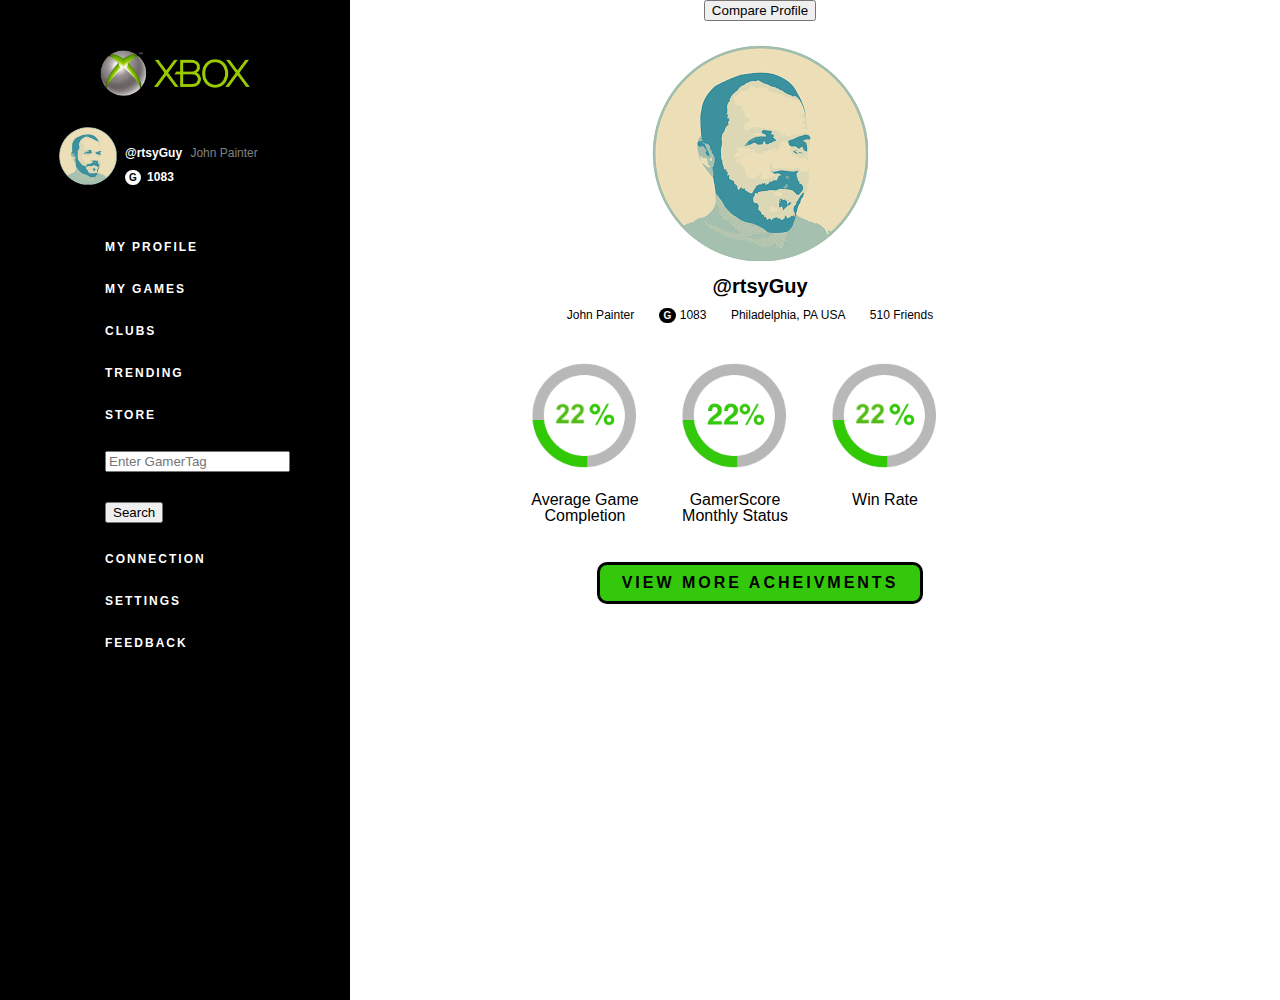
==== xbox/@rtsyGuy.html @ 8d63c72d "Updated profile" ====
<html>
    <head>
        <title> Xbox Profile Page</title>
        <meta name="viewport" content="width=device-width, initial-scale=1, maximum-scale=1, user-scalable=0"/> <!--320-->
        <link rel="stylesheet" href="css/reset.css">
        <link rel="stylesheet" href="css/style.css">   
    </head>
    
    <body>

        <nav>
            <ul id="nav">
                <img id="logo" src="img/xbox.png">
                
                <div id="lilpro">
                    <div class="left">
                        <img src="img/artsy.png">
                    </div>
                    <div class="right">
                        <p>@rtsyGuy <b>John Painter</b></p>
                        <p><em>G</em> 1083</p>
                    </div>
                </div>
                
                <li><a href="#">My Profile</a></li>
                
                <li><a href="#">My Games</a></li>
                <li><a href="#">Clubs</a></li>
                <li><a href="#">Trending</a></li>
                <li><a href="#">Store</a></li>
            
                <li><a><input id="search" type="text" placeholder="Enter GamerTag"></a></li>
                <li><a><button type = "button" onclick="SearchForTag()" > Search</button></a></li>
                
                <li><a href="#">Connection</a></li>
                <li><a href="#">Settings</a></li>
                <li><a href="#">Feedback</a></li>
            </ul>
        </nav>
        
        <div id="content">
            <div><a href="#"><button type="type" onclick="CompareProfile()"> Compare Profile</button> </a></div>
            <div id="profile">
                <img id="propic" src="img/artsy.png">
                <h1>@rtsyGuy </h1>
                <p>John Painter</p>
                <p><em>G</em> 1083</p>
                <p>Philadelphia, PA USA</p>
                <p>510 Friends</p>
                
                <div id="acheivments">
                    <div class="acheivment">
                        <img src="img/22.png">
                        <h2>Average Game Completion</h2>
                    </div>
                    <div class="acheivment">
                        <img src="img/win.png">
                        <h2>GamerScore Monthly Status</h2>
                    </div>
                    <div class="acheivment">
                        <img src="img/22.png">
                        <h2>Win Rate</h2>
                    </div>
                </div>
                
                <a href="#">view more acheivments</a>
            </div>
            
        </div>
    
        <footer>


        </footer>
        
    </body>

    <script>
        function SearchForTag(){
            console.log(document.getElementById("search").value);
            document.location = "./" + document.getElementById("search").value +".html"
            
            
            return false;
        }
        function CompareProfile(){
            console.log("PRESSED");
        }
    </script>

</html>
---- xbox/css/style.css ----
body {
    position: relative;
    width:100vw;
    font-family: sans-serif;
    height:100vh;
}

#nav li a { 
    text-decoration: none;
    color:white;
    display: block;
    padding: 15px;
    display: inline-block;
    font-size: 12px;
    font-weight: 900;
    margin-left: 40px;
    text-transform: uppercase;
    letter-spacing: 2px;
}

#nav li a:hover {
    border-bottom: 2px red solid;
}
#nav { 
  width:250px;
    background-color: black;
    height:100%;
    left:0px;
    float:left;
    padding:50px;
}

#logo {
    width:150px;
    padding-bottom: 30px;
    padding-left: 50px;
}

#nav p {
    color: white;
    line-height: 24px;
    font-size: 12px;
    font-weight: 900;
}

b {
    color:grey;
    font-weight: 400;
    margin-left: 5px;
}

#lilpro img {
    width:80%;
    margin:0 auto;
    display: block;
}

#lilpro {
    position: relative;
    height:100px;
}
.left {
    float:left;
    width:30%;
    height:80px;
}

.right {
    float: left;
    width:70%;
    height:80px;
    padding-top: 15px;
}

#lilpro em {
    background-color: white;
    border-radius: 100px;
    padding:2px 4px;
    font-size: 10px;
    color:black;
    font-weight: 900;
    margin-right: 3px;
}

#content {
    position: relative;
    float:left;
    width:800px;
    text-align: center;
    margin-left:10px;
    
}

#profile {
    margin:20px auto;
    
}
#propic {
    margin:0px auto;
    display: block;
    
}

#profile p {
    display: inline-block;
    text-align: left;
    padding-right: 20px;
    font-size: 12px;
}



#profile em {
    
    background-color: #000;
    border-radius: 100px;
    color:#fff;
    font-weight: 900;
    font-size: 10px;
    padding:2px 5px;
}

#profile h1 {
    font-weight: 900;
    margin: 10px 0px;
    font-size: 20px;
    text-align: center;
}
#acheivments {
    margin:20px auto;
    width:500px;
}
.acheivment {
    
    float:left;
    width:30%;
}

.acheivment img {
    width:150px;
}

#profile a {
    margin: 240px auto;
    display: block;
    width:300px;
    background-color: #34c80c;
    padding:10px;
    color: #000;
    font-weight: 900;
    letter-spacing: 3px;
    text-transform: uppercase;
    text-decoration: none;
    border-radius: 10px;
    border:black 3px solid;
}
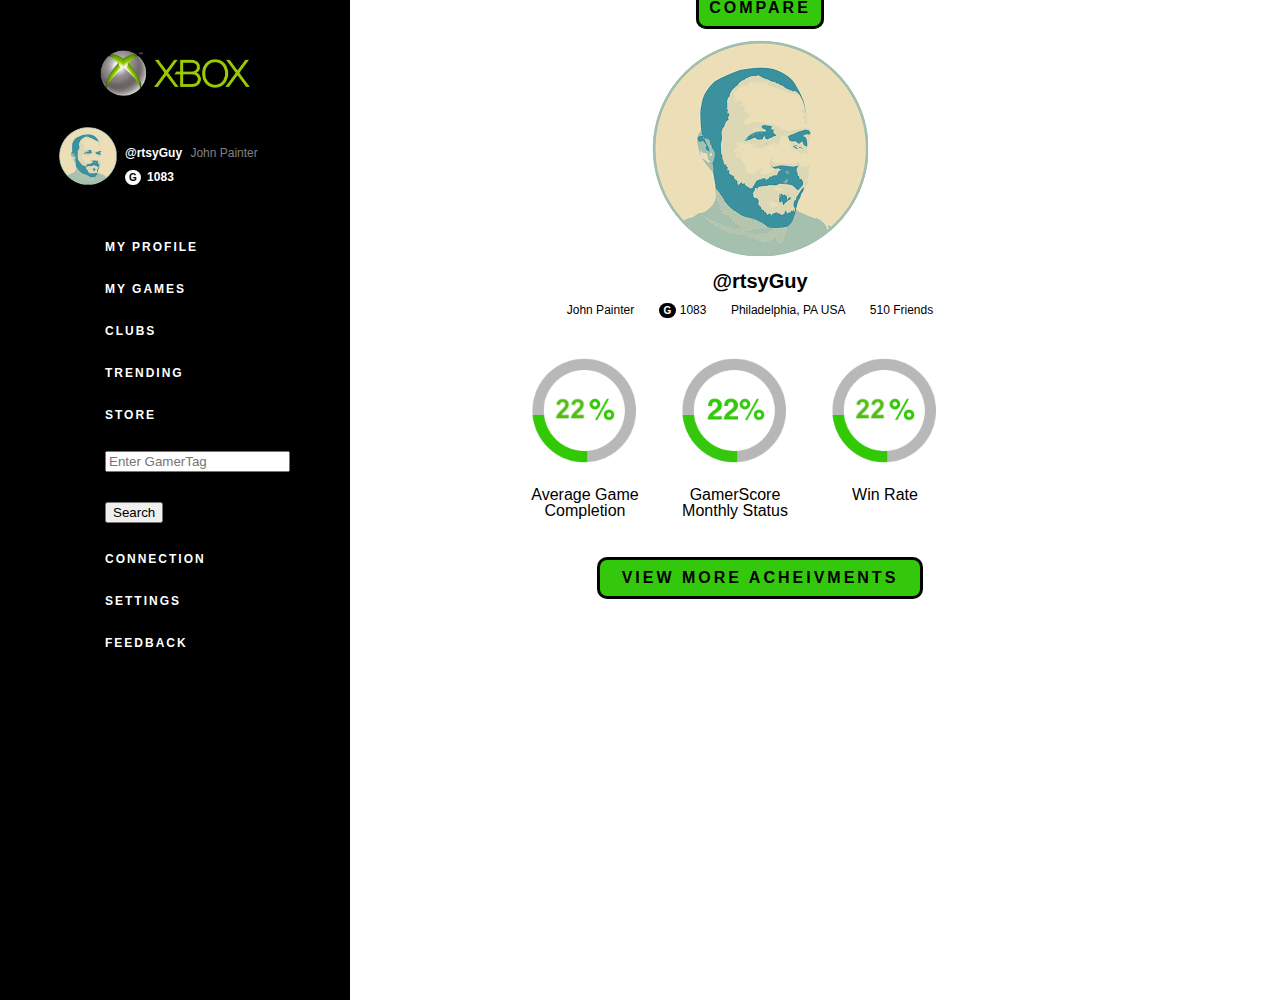
==== commit a79fbb7f: "Added a mock compare screen." ====
--- a/xbox/@rtsyGuy.html
+++ b/xbox/@rtsyGuy.html
@@ -3,15 +3,15 @@
         <title> Xbox Profile Page</title>
         <meta name="viewport" content="width=device-width, initial-scale=1, maximum-scale=1, user-scalable=0"/> <!--320-->
         <link rel="stylesheet" href="css/reset.css">
-        <link rel="stylesheet" href="css/style.css">   
+        <link rel="stylesheet" href="css/style.css">
     </head>
-    
+
     <body>
 
         <nav>
             <ul id="nav">
                 <img id="logo" src="img/xbox.png">
-                
+
                 <div id="lilpro">
                     <div class="left">
                         <img src="img/artsy.png">
@@ -21,25 +21,25 @@
                         <p><em>G</em> 1083</p>
                     </div>
                 </div>
-                
-                <li><a href="#">My Profile</a></li>
-                
+
+                <li><a href="index.html">My Profile</a></li>
+
                 <li><a href="#">My Games</a></li>
                 <li><a href="#">Clubs</a></li>
                 <li><a href="#">Trending</a></li>
                 <li><a href="#">Store</a></li>
-            
+
                 <li><a><input id="search" type="text" placeholder="Enter GamerTag"></a></li>
                 <li><a><button type = "button" onclick="SearchForTag()" > Search</button></a></li>
-                
+
                 <li><a href="#">Connection</a></li>
                 <li><a href="#">Settings</a></li>
                 <li><a href="#">Feedback</a></li>
             </ul>
         </nav>
-        
+
         <div id="content">
-            <div><a href="#"><button type="type" onclick="CompareProfile()"> Compare Profile</button> </a></div>
+            <div><a id="compareButton" href="compare.html">Compare</a></div>
             <div id="profile">
                 <img id="propic" src="img/artsy.png">
                 <h1>@rtsyGuy </h1>
@@ -47,7 +47,7 @@
                 <p><em>G</em> 1083</p>
                 <p>Philadelphia, PA USA</p>
                 <p>510 Friends</p>
-                
+
                 <div id="acheivments">
                     <div class="acheivment">
                         <img src="img/22.png">
@@ -62,28 +62,30 @@
                         <h2>Win Rate</h2>
                     </div>
                 </div>
-                
+
                 <a href="#">view more acheivments</a>
             </div>
-            
+
         </div>
-    
+
         <footer>
 
 
         </footer>
-        
+
     </body>
 
     <script>
         function SearchForTag(){
             console.log(document.getElementById("search").value);
             document.location = "./" + document.getElementById("search").value +".html"
-            
-            
+
+
             return false;
         }
         function CompareProfile(){
+          //TODO: If we add more searchable profiles, I'll implement this
+          //and use it to propogate the compare page with correct info.
             console.log("PRESSED");
         }
     </script>
--- a/xbox/css/style.css
+++ b/xbox/css/style.css
@@ -5,7 +5,7 @@
     height:100vh;
 }
 
-#nav li a { 
+#nav li a {
     text-decoration: none;
     color:white;
     display: block;
@@ -21,7 +21,7 @@
 #nav li a:hover {
     border-bottom: 2px red solid;
 }
-#nav { 
+#nav {
   width:250px;
     background-color: black;
     height:100%;
@@ -88,17 +88,17 @@
     width:800px;
     text-align: center;
     margin-left:10px;
-    
+
 }
 
 #profile {
     margin:20px auto;
-    
+
 }
 #propic {
     margin:0px auto;
     display: block;
-    
+
 }
 
 #profile p {
@@ -108,10 +108,8 @@
     font-size: 12px;
 }
 
-
-
 #profile em {
-    
+
     background-color: #000;
     border-radius: 100px;
     color:#fff;
@@ -131,7 +129,7 @@
     width:500px;
 }
 .acheivment {
-    
+
     float:left;
     width:30%;
 }
@@ -153,4 +151,114 @@
     text-decoration: none;
     border-radius: 10px;
     border:black 3px solid;
-}+}
+
+#compareButton {
+    text-align: center;
+    width:300px;
+    background-color: #34c80c;
+    padding:10px;
+    color: #000;
+    font-weight: 900;
+    letter-spacing: 3px;
+    text-transform: uppercase;
+    text-decoration: none;
+    border-radius: 10px;
+    border:black 3px solid;
+    border-top-style: none;
+}
+
+
+#compare {
+    margin:20px auto;
+}
+
+#compare a {
+    margin: 40px auto;
+    display: block;
+    text-align: center;
+    width:300px;
+    background-color: #34c80c;
+    padding:10px;
+    color: #000;
+    font-weight: 900;
+    letter-spacing: 3px;
+    text-transform: uppercase;
+    text-decoration: none;
+    border-radius: 10px;
+    border:black 3px solid;
+}
+
+#profiles{
+  margin: 0;
+  display: block;
+  text-align: right;
+}
+
+#me {
+  width: 45%;
+  display: inline-block;
+}
+
+#them {
+  width: 45%;
+  display: inline-block;
+}
+
+#comparestats {
+  margin-top: 20px;
+  text-align: left;
+}
+
+#comparestats h1 {
+  font-weight: 900;
+  font-size: 20px;
+  text-align: left;
+  border-bottom:black 1px solid;
+}
+
+#comparestats li {
+  margin: 10px 10px auto;
+}
+
+.stat {
+  margin-bottom: 40px;
+}
+
+.stat img {
+  width: 95%;
+}
+
+.medpro {
+    positon: relative;
+    text-align: left;
+
+}
+
+.medpro img {
+    width:100%;
+    margin:0 auto;
+    display: block;
+
+}
+
+.medpro em {
+    background-color: black;
+    border-radius: 100px;
+    padding:2px 4px;
+    font-size: 10px;
+    color:white;
+    font-weight: 900;
+    margin-right: 3px;
+}
+
+.medpro p {
+    color: black;
+    line-height: 24px;
+    font-size: 12px;
+    font-weight: 900;
+}
+
+.medpro b {
+  margin-left: 0;
+}
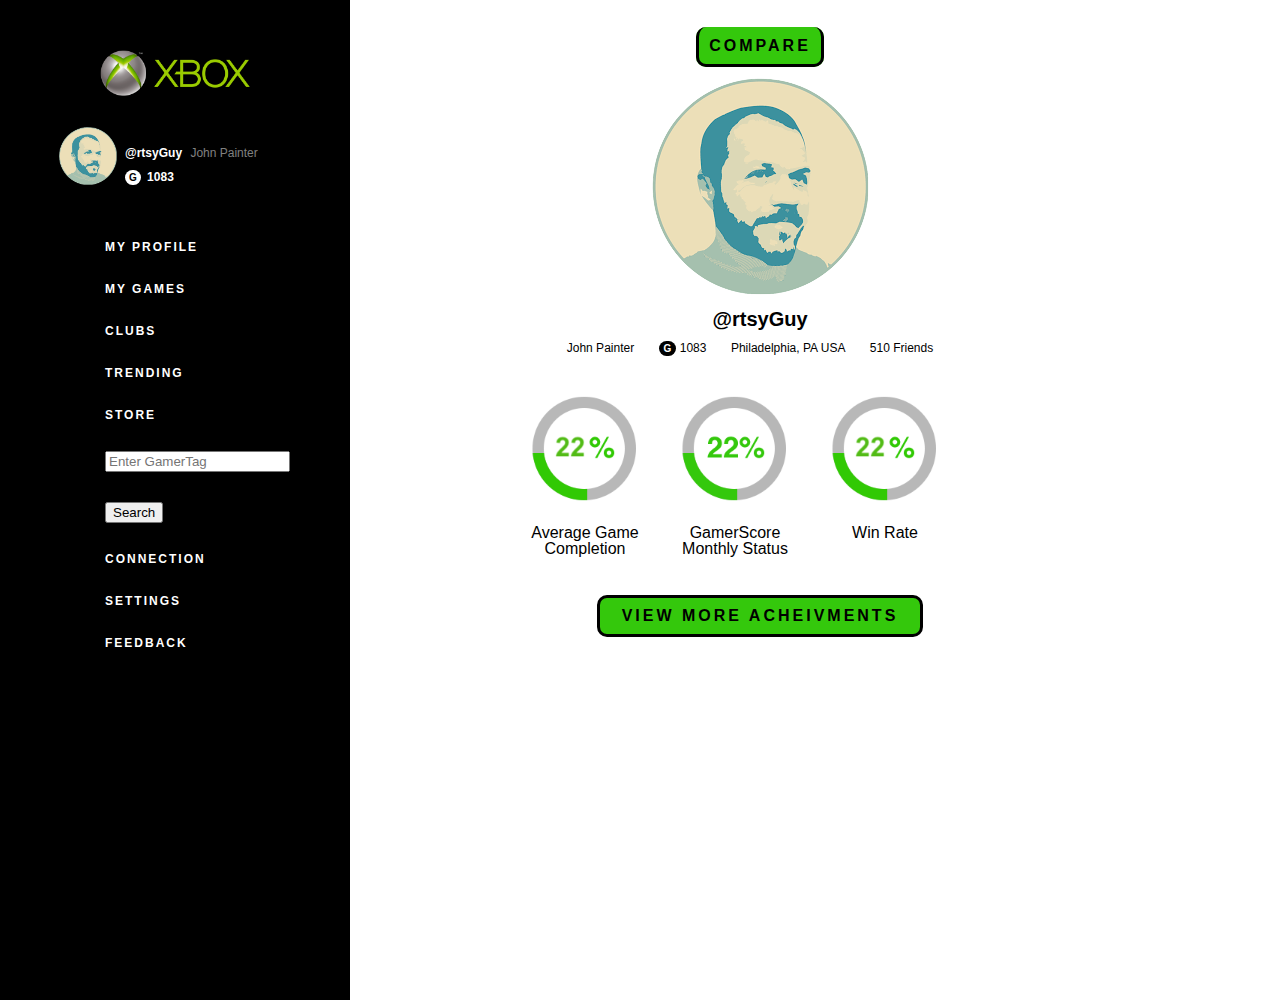
==== commit 80a49bb1: "Added some padding" ====
--- a/xbox/@rtsyGuy.html
+++ b/xbox/@rtsyGuy.html
@@ -39,7 +39,7 @@
         </nav>
 
         <div id="content">
-            <div><a id="compareButton" href="compare.html">Compare</a></div>
+            <div id="compareDiv"><a id="compareButton" href="compare.html">Compare</a></div>
             <div id="profile">
                 <img id="propic" src="img/artsy.png">
                 <h1>@rtsyGuy </h1>
--- a/xbox/css/style.css
+++ b/xbox/css/style.css
@@ -83,6 +83,7 @@
 }
 
 #content {
+    margin-top: 3%;
     position: relative;
     float:left;
     width:800px;
@@ -166,6 +167,8 @@
     border-radius: 10px;
     border:black 3px solid;
     border-top-style: none;
+
+    
 }
 
 
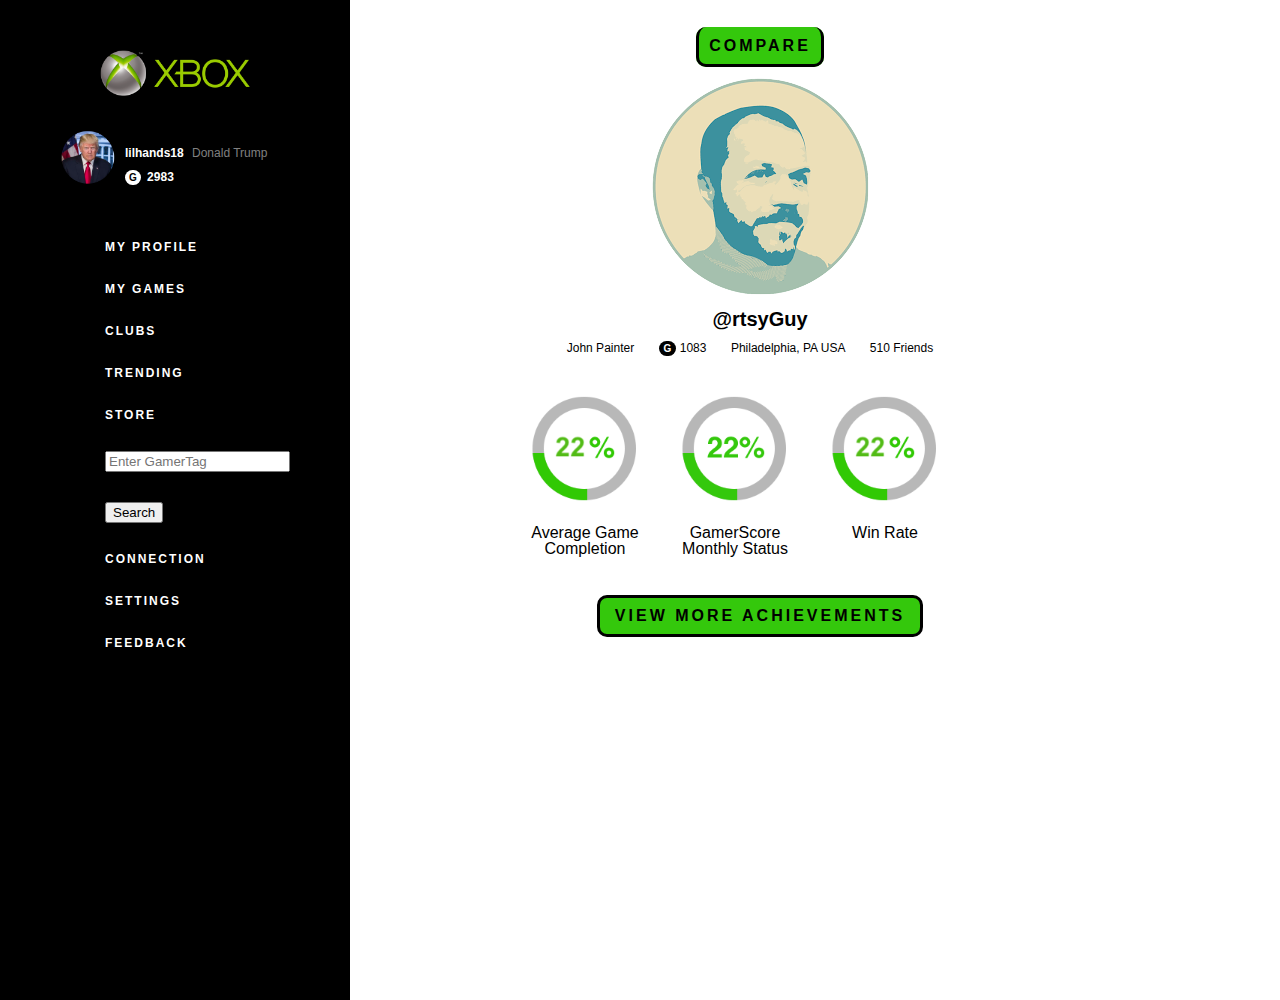
==== commit 06e1b40b: "Minor Fixes" ====
--- a/xbox/@rtsyGuy.html
+++ b/xbox/@rtsyGuy.html
@@ -14,11 +14,11 @@
 
                 <div id="lilpro">
                     <div class="left">
-                        <img src="img/artsy.png">
+                        <img src="img/trump.png">
                     </div>
                     <div class="right">
-                        <p>@rtsyGuy <b>John Painter</b></p>
-                        <p><em>G</em> 1083</p>
+                        <p>lilhands18 <b>Donald Trump</b></p>
+                        <p><em>G</em> 2983</p>
                     </div>
                 </div>
 
@@ -63,7 +63,7 @@
                     </div>
                 </div>
 
-                <a href="#">view more acheivments</a>
+                <a href="#">view more achievements</a>
             </div>
 
         </div>
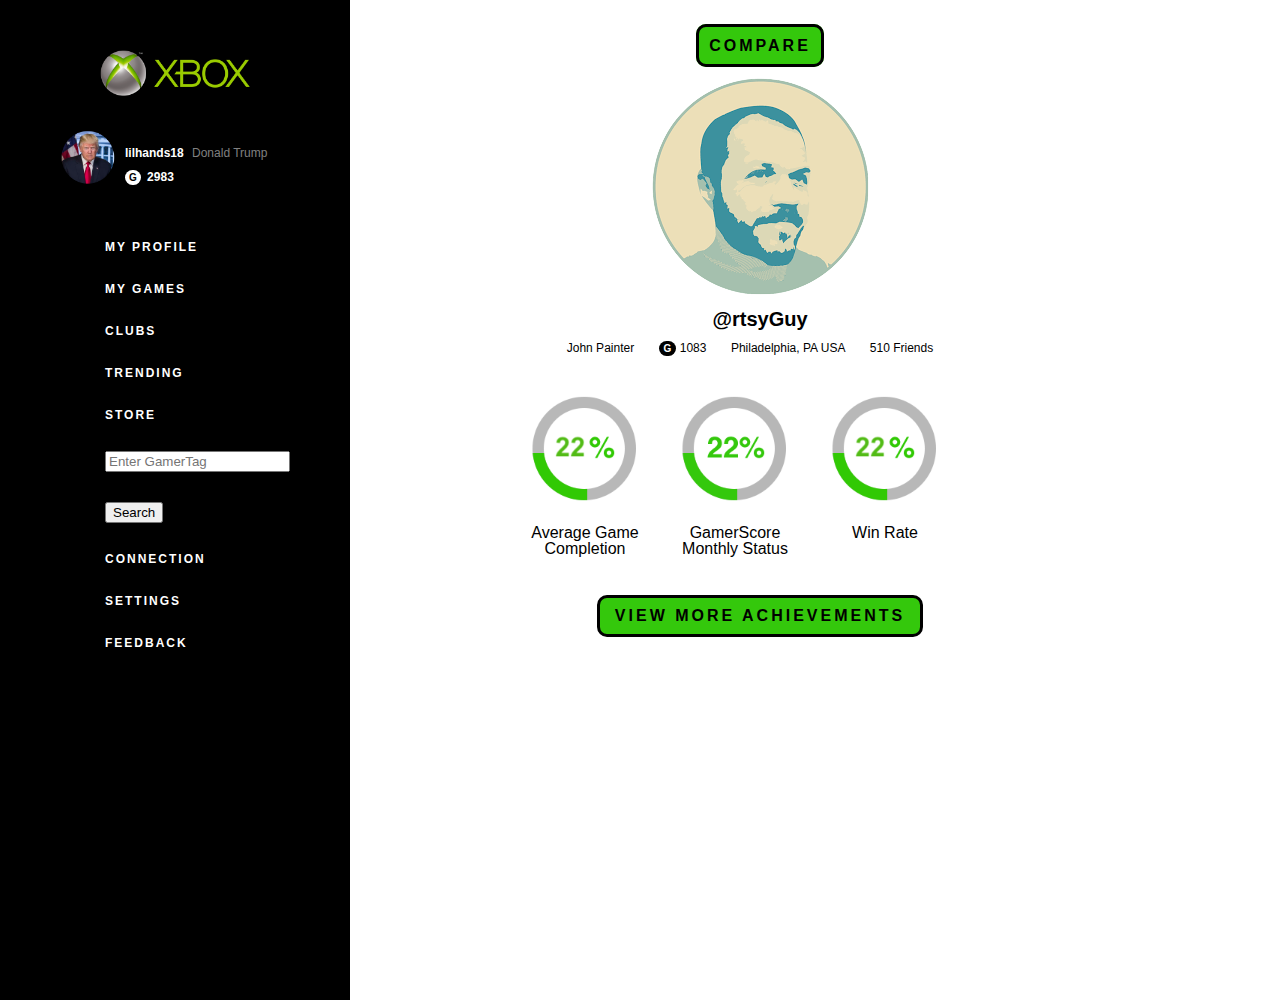
==== commit 8e7d412b: "Added no match page for search function." ====
--- a/xbox/@rtsyGuy.html
+++ b/xbox/@rtsyGuy.html
@@ -78,11 +78,18 @@
     <script>
         function SearchForTag(){
             console.log(document.getElementById("search").value);
-            document.location = "./" + document.getElementById("search").value +".html"
-
-
+			name = document.getElementById("search").value;
+			
+			if (name == "@rtsyGuy") {
+				document.location = "./" + name +".html";
+			} else {
+				document.location = "./nomatch.html?name="+name;
+			}
+            
+            
             return false;
         }
+		
         function CompareProfile(){
           //TODO: If we add more searchable profiles, I'll implement this
           //and use it to propogate the compare page with correct info.
--- a/xbox/css/style.css
+++ b/xbox/css/style.css
@@ -166,7 +166,6 @@
     text-decoration: none;
     border-radius: 10px;
     border:black 3px solid;
-    border-top-style: none;
 
     
 }
